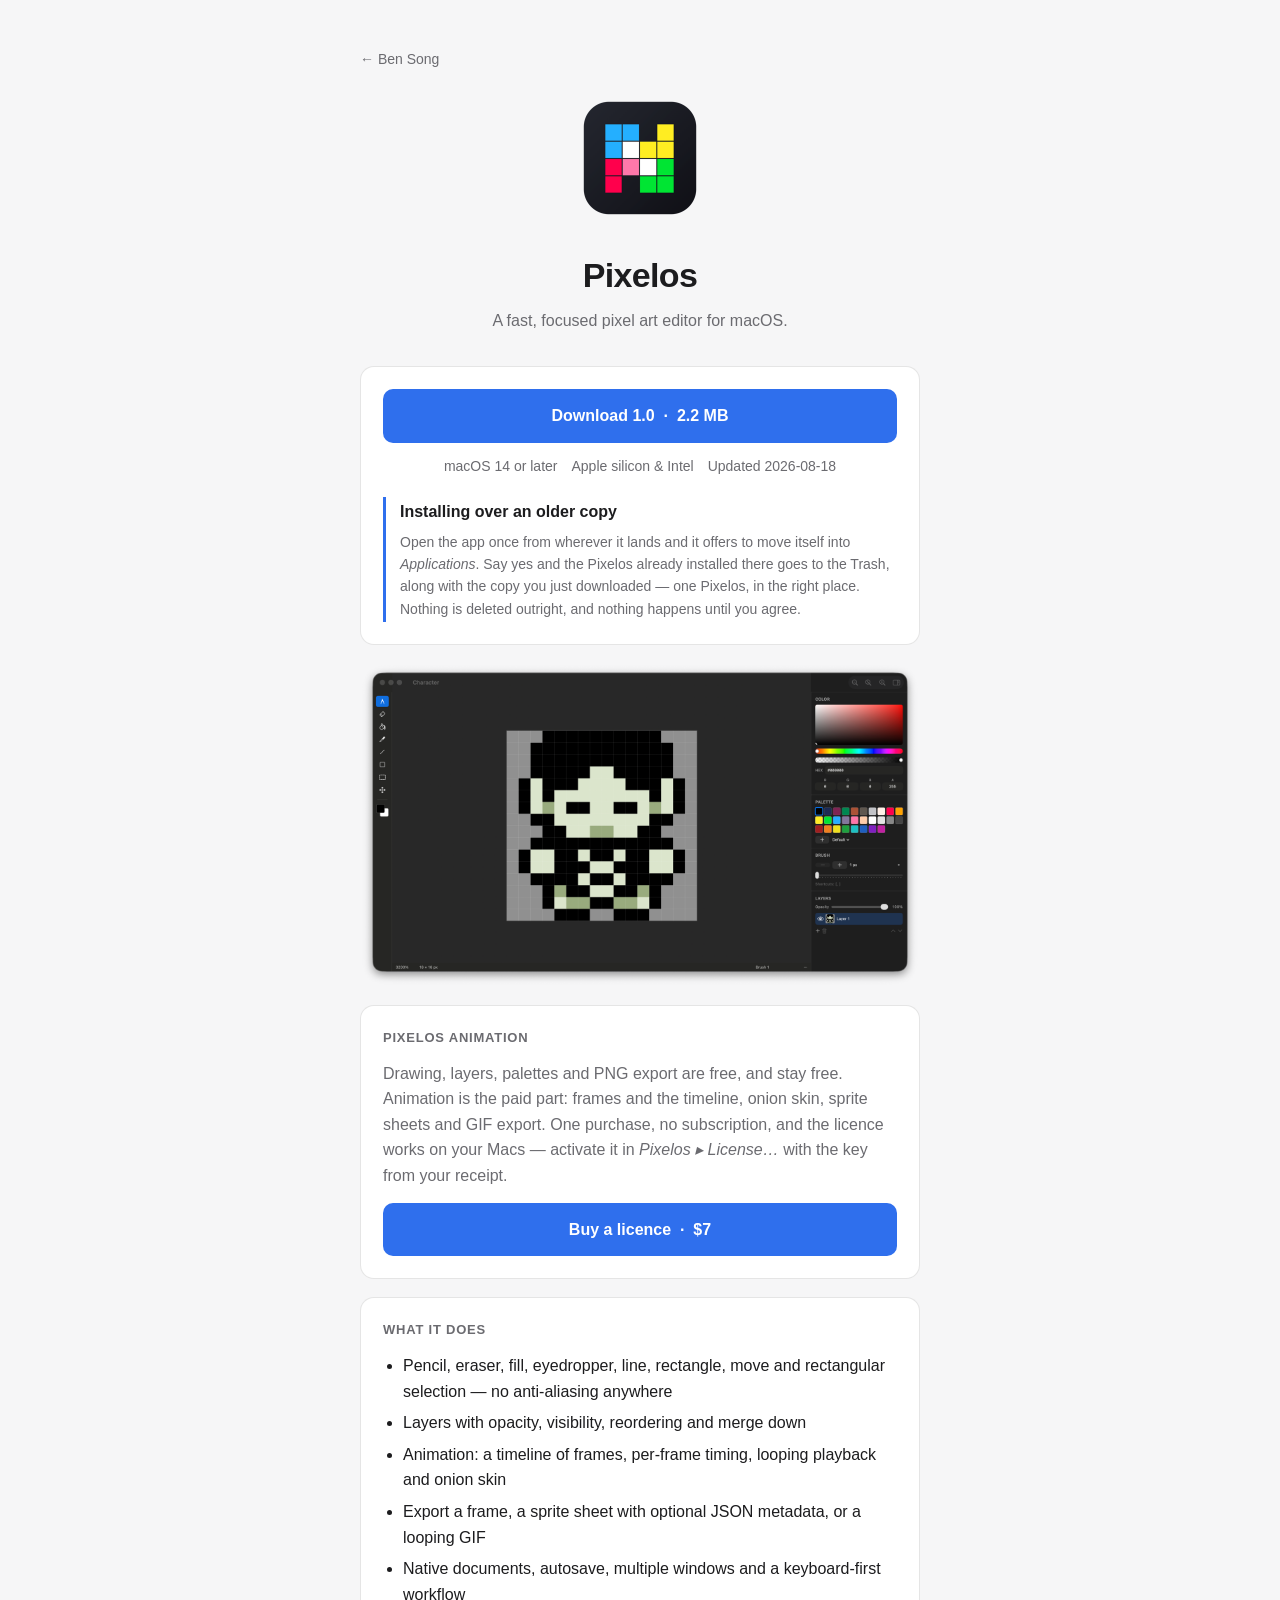
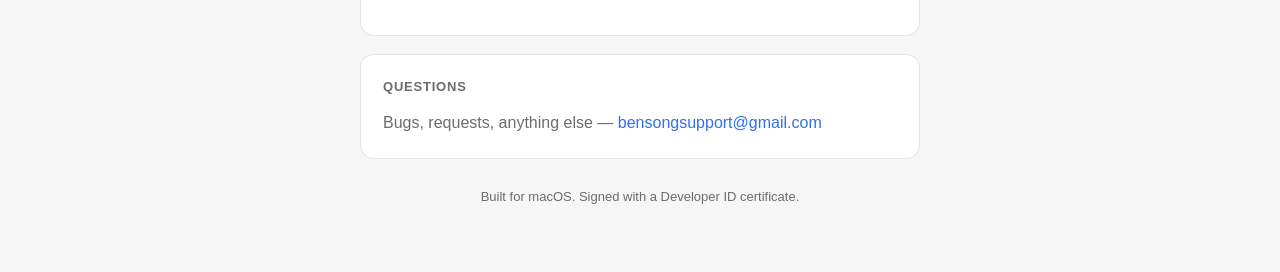
==== pixelos/index.html @ fdec538d "Publish the site and Pixelos 1.0" ====
<!doctype html>
<html lang="en">
<head>
<meta charset="utf-8">
<meta name="viewport" content="width=device-width, initial-scale=1">
<title>Pixelos</title>
<meta name="description" content="A fast, focused pixel art editor for macOS.">
<style>
  :root {
    color-scheme: light dark;
    --bg: #f6f6f7;
    --card: #ffffff;
    --text: #1c1c1e;
    --muted: #6b6b70;
    --line: rgba(0,0,0,.10);
    --accent: #2f6fed;
  }
  @media (prefers-color-scheme: dark) {
    :root {
      --bg: #141416;
      --card: #1d1d20;
      --text: #f2f2f4;
      --muted: #9a9aa2;
      --line: rgba(255,255,255,.12);
      --accent: #4a8cff;
    }
  }
  * { box-sizing: border-box; }
  body {
    margin: 0;
    padding: 48px 20px 64px;
    background: var(--bg);
    color: var(--text);
    font: 16px/1.6 -apple-system, BlinkMacSystemFont, "SF Pro Text", "Helvetica Neue", sans-serif;
    display: flex;
    justify-content: center;
  }
  main { width: 100%; max-width: 560px; }
  header { text-align: center; margin-bottom: 32px; }
  .icon { width: 128px; height: 128px; border-radius: 28px; }
  h1 { font-size: 34px; letter-spacing: -.02em; margin: 18px 0 6px; }
  .tagline { color: var(--muted); margin: 0; }
  .card {
    background: var(--card);
    border: 1px solid var(--line);
    border-radius: 14px;
    padding: 22px;
    margin-bottom: 18px;
  }
  /* The screenshot carries its own window shadow, so the card gets out of
     its way rather than framing it twice. */
  .up { margin: 0 0 24px; font-size: 14px; }
  .up a { color: var(--muted); text-decoration: none; }
  .up a:hover { color: var(--accent); }
  .contact { color: var(--accent); text-decoration: none; }
  .contact:hover { text-decoration: underline; }
  .shot { padding: 0; background: none; border: none; overflow: hidden; }
  .shot img { display: block; width: 100%; height: auto; }
  .download {
    display: block;
    text-align: center;
    background: var(--accent);
    color: #fff;
    text-decoration: none;
    font-weight: 600;
    padding: 14px 20px;
    border-radius: 10px;
  }
  .download:hover { filter: brightness(1.06); }
  .meta {
    display: flex;
    justify-content: center;
    gap: 14px;
    flex-wrap: wrap;
    color: var(--muted);
    font-size: 14px;
    margin-top: 12px;
  }
  .note {
    border-left: 3px solid var(--accent);
    padding: 2px 0 2px 14px;
    margin-top: 20px;
  }
  .note p { margin: 6px 0 0; color: var(--muted); font-size: 14px; }
  h2 { font-size: 13px; text-transform: uppercase; letter-spacing: .06em; color: var(--muted); margin: 0 0 12px; }
  ul { margin: 0; padding-left: 20px; }
  li { margin-bottom: 6px; }
  code {
    font: 12px/1.5 ui-monospace, SFMono-Regular, Menlo, monospace;
    word-break: break-all;
    color: var(--muted);
  }
  footer { text-align: center; color: var(--muted); font-size: 13px; margin-top: 28px; }
</style>
</head>
<body>
<main>
  <p class="up"><a href="../">← Ben Song</a></p>

  <header>
    <img class="icon" src="icon.png" alt="Pixelos icon">
    <h1>Pixelos</h1>
    <p class="tagline">A fast, focused pixel art editor for macOS.</p>
  </header>

  <div class="card">
    <a class="download" href="Pixelos-1.0.dmg" download>Download 1.0 &nbsp;·&nbsp; 2.2 MB</a>
    <div class="meta">
      <span>macOS 14 or later</span>
      <span>Apple silicon &amp; Intel</span>
      <span>Updated 2026-08-18</span>
    </div>
    
    <div class="note">
        <strong>Installing over an older copy</strong>
        <p>Open the app once from wherever it lands and it offers to move itself
        into <em>Applications</em>. Say yes and the Pixelos already installed
        there goes to the Trash, along with the copy you just downloaded — one
        Pixelos, in the right place. Nothing is deleted outright, and nothing
        happens until you agree.</p>
      </div>
  </div>

  <div class="card shot">
      <img src="screenshot.png" alt="Pixelos with a 16×16 character open at 3200%, showing the tool strip, canvas and inspector">
    </div>

  <div class="card" id="animation">
    <h2>Pixelos Animation</h2>
    <p style="margin:0 0 14px;color:var(--muted)">Drawing, layers, palettes and PNG
      export are free, and stay free. Animation is the paid part: frames and the
      timeline, onion skin, sprite sheets and GIF export. One purchase, no
      subscription, and the licence works on your Macs — activate it in
      <em>Pixelos ▸ License…</em> with the key from your receipt.</p>
    <a class="download" href="https://bensongdev.gumroad.com/l/pixelos">Buy a licence &nbsp;·&nbsp; $7</a>
  </div>

  <div class="card">
    <h2>What it does</h2>
    <ul>
      <li>Pencil, eraser, fill, eyedropper, line, rectangle, move and rectangular selection — no anti-aliasing anywhere</li>
      <li>Layers with opacity, visibility, reordering and merge down</li>
      <li>Animation: a timeline of frames, per-frame timing, looping playback and onion skin</li>
      <li>Export a frame, a sprite sheet with optional JSON metadata, or a looping GIF</li>
      <li>Native documents, autosave, multiple windows and a keyboard-first workflow</li>
    </ul>
  </div>

  <div class="card">
    <h2>Questions</h2>
    <p style="margin:0;color:var(--muted)">Bugs, requests, anything else —
      <a class="contact" href="mailto:bensongsupport@gmail.com?subject=Pixelos%201.0">bensongsupport@gmail.com</a>
    </p>
  </div>

  <footer>Built for macOS. Signed with a Developer ID certificate.</footer>
</main>
</body>
</html>
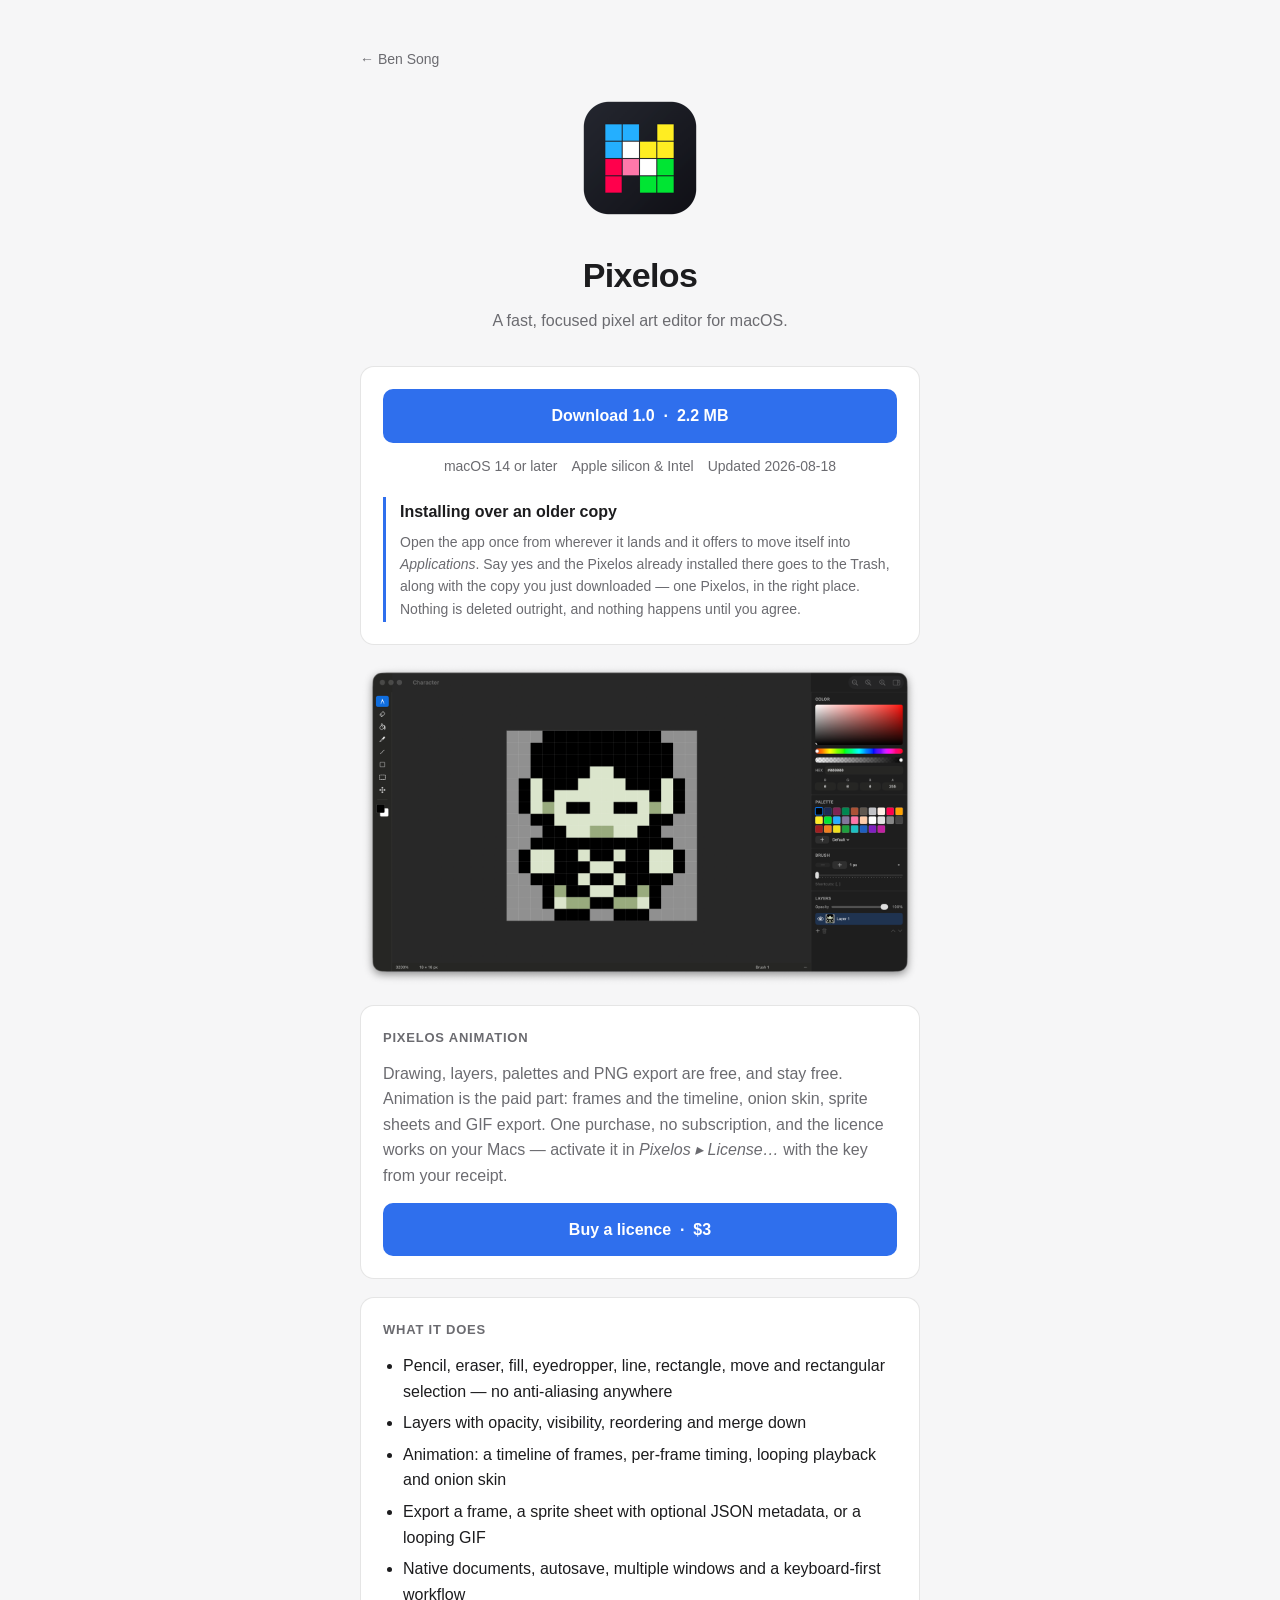
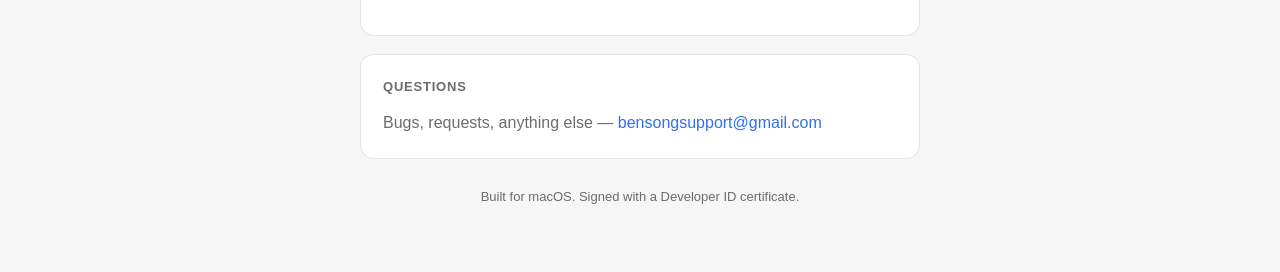
==== commit 376b38ee: "Publish the site and Pixelos 1.0" ====
--- a/pixelos/index.html
+++ b/pixelos/index.html
@@ -132,7 +132,7 @@
       timeline, onion skin, sprite sheets and GIF export. One purchase, no
       subscription, and the licence works on your Macs — activate it in
       <em>Pixelos ▸ License…</em> with the key from your receipt.</p>
-    <a class="download" href="https://bensongdev.gumroad.com/l/pixelos">Buy a licence &nbsp;·&nbsp; $7</a>
+    <a class="download" href="https://bensongdev.gumroad.com/l/pixelos">Buy a licence &nbsp;·&nbsp; $3</a>
   </div>
 
   <div class="card">
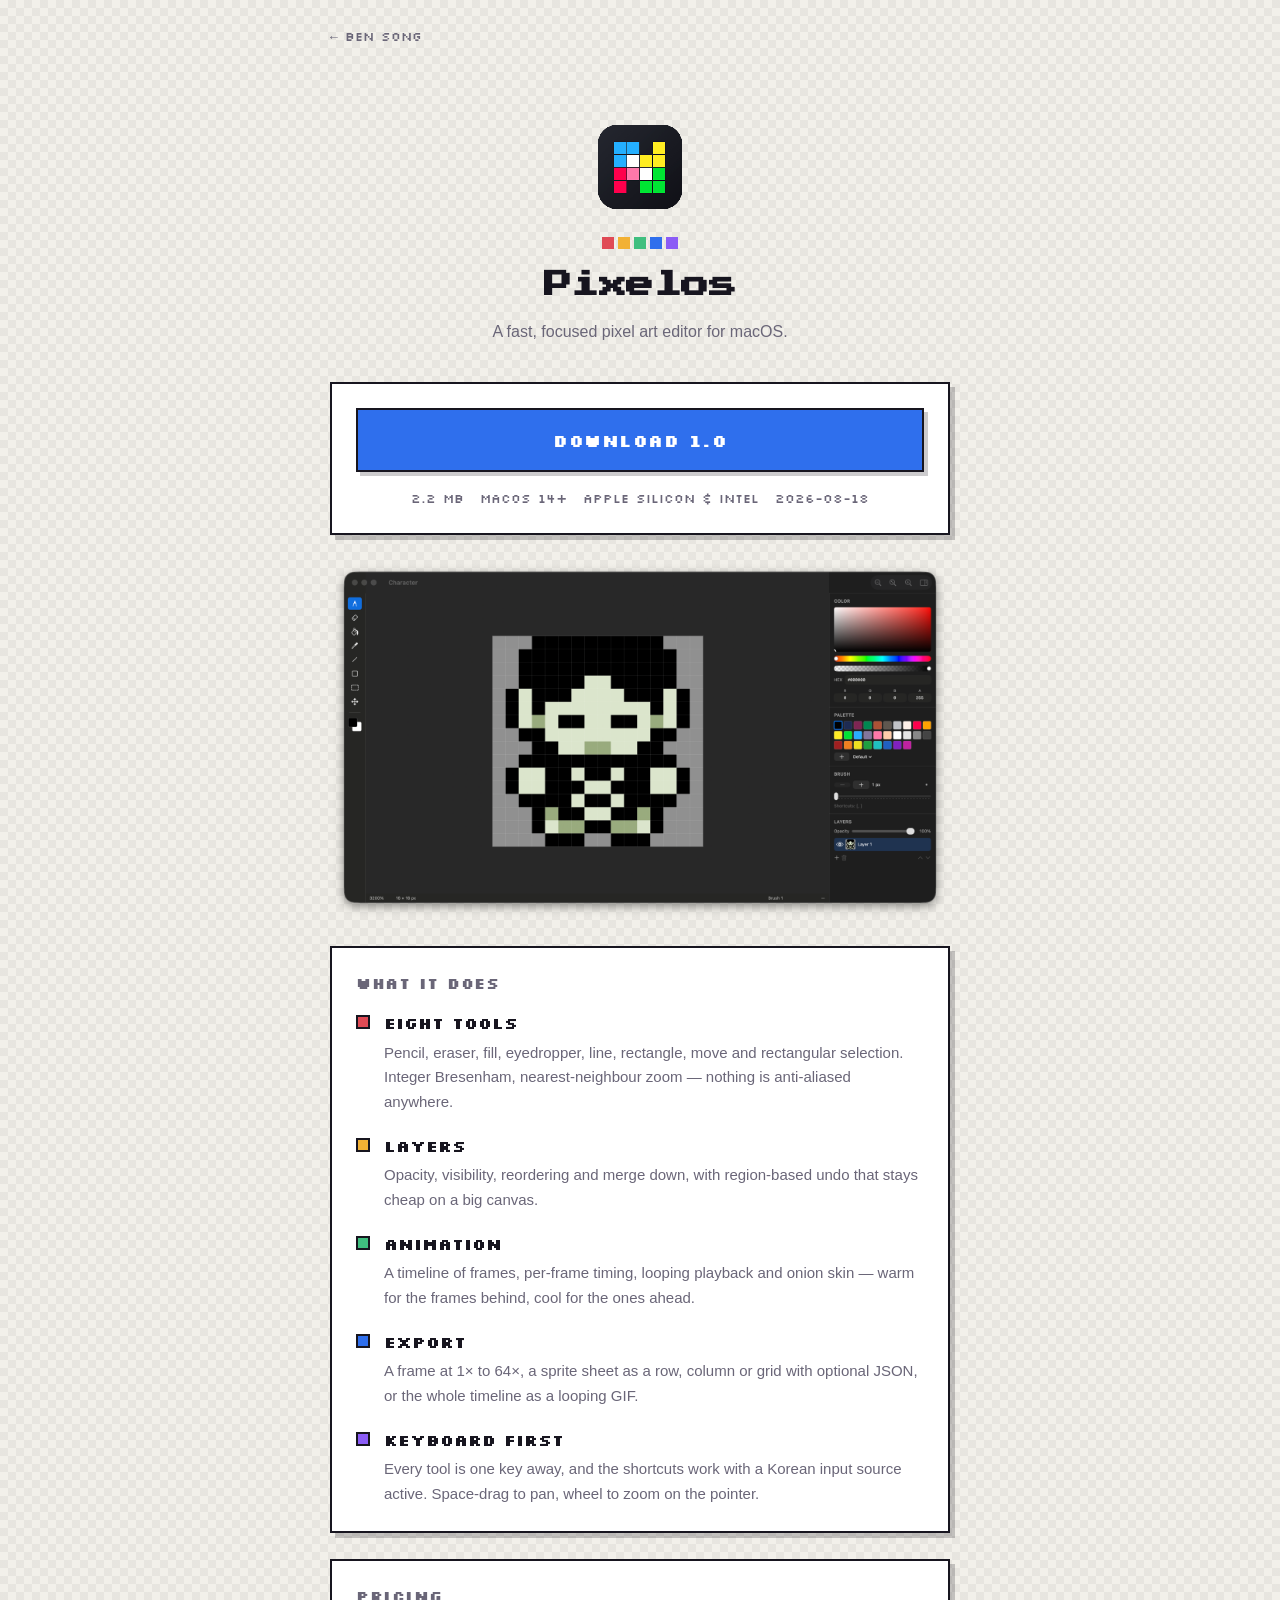
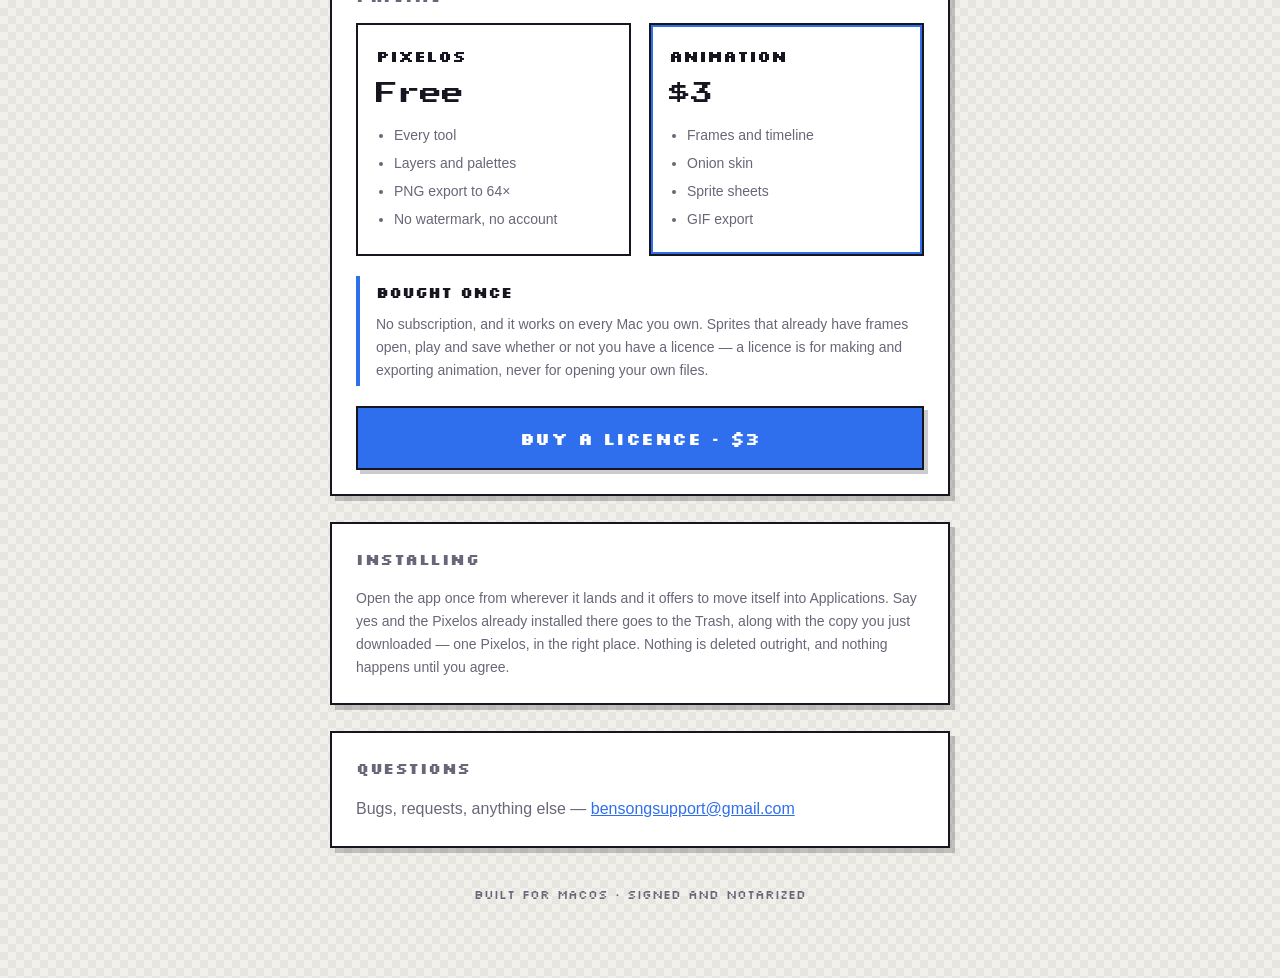
==== commit 18eb1806: "Publish the site and Pixelos 1.0" ====
--- a/pixelos/index.html
+++ b/pixelos/index.html
@@ -5,155 +5,116 @@
 <meta name="viewport" content="width=device-width, initial-scale=1">
 <title>Pixelos</title>
 <meta name="description" content="A fast, focused pixel art editor for macOS.">
-<style>
-  :root {
-    color-scheme: light dark;
-    --bg: #f6f6f7;
-    --card: #ffffff;
-    --text: #1c1c1e;
-    --muted: #6b6b70;
-    --line: rgba(0,0,0,.10);
-    --accent: #2f6fed;
-  }
-  @media (prefers-color-scheme: dark) {
-    :root {
-      --bg: #141416;
-      --card: #1d1d20;
-      --text: #f2f2f4;
-      --muted: #9a9aa2;
-      --line: rgba(255,255,255,.12);
-      --accent: #4a8cff;
-    }
-  }
-  * { box-sizing: border-box; }
-  body {
-    margin: 0;
-    padding: 48px 20px 64px;
-    background: var(--bg);
-    color: var(--text);
-    font: 16px/1.6 -apple-system, BlinkMacSystemFont, "SF Pro Text", "Helvetica Neue", sans-serif;
-    display: flex;
-    justify-content: center;
-  }
-  main { width: 100%; max-width: 560px; }
-  header { text-align: center; margin-bottom: 32px; }
-  .icon { width: 128px; height: 128px; border-radius: 28px; }
-  h1 { font-size: 34px; letter-spacing: -.02em; margin: 18px 0 6px; }
-  .tagline { color: var(--muted); margin: 0; }
-  .card {
-    background: var(--card);
-    border: 1px solid var(--line);
-    border-radius: 14px;
-    padding: 22px;
-    margin-bottom: 18px;
-  }
-  /* The screenshot carries its own window shadow, so the card gets out of
-     its way rather than framing it twice. */
-  .up { margin: 0 0 24px; font-size: 14px; }
-  .up a { color: var(--muted); text-decoration: none; }
-  .up a:hover { color: var(--accent); }
-  .contact { color: var(--accent); text-decoration: none; }
-  .contact:hover { text-decoration: underline; }
-  .shot { padding: 0; background: none; border: none; overflow: hidden; }
-  .shot img { display: block; width: 100%; height: auto; }
-  .download {
-    display: block;
-    text-align: center;
-    background: var(--accent);
-    color: #fff;
-    text-decoration: none;
-    font-weight: 600;
-    padding: 14px 20px;
-    border-radius: 10px;
-  }
-  .download:hover { filter: brightness(1.06); }
-  .meta {
-    display: flex;
-    justify-content: center;
-    gap: 14px;
-    flex-wrap: wrap;
-    color: var(--muted);
-    font-size: 14px;
-    margin-top: 12px;
-  }
-  .note {
-    border-left: 3px solid var(--accent);
-    padding: 2px 0 2px 14px;
-    margin-top: 20px;
-  }
-  .note p { margin: 6px 0 0; color: var(--muted); font-size: 14px; }
-  h2 { font-size: 13px; text-transform: uppercase; letter-spacing: .06em; color: var(--muted); margin: 0 0 12px; }
-  ul { margin: 0; padding-left: 20px; }
-  li { margin-bottom: 6px; }
-  code {
-    font: 12px/1.5 ui-monospace, SFMono-Regular, Menlo, monospace;
-    word-break: break-all;
-    color: var(--muted);
-  }
-  footer { text-align: center; color: var(--muted); font-size: 13px; margin-top: 28px; }
-</style>
+<link rel="stylesheet" href="../style.css?v=b4e621b2">
 </head>
 <body>
 <main>
   <p class="up"><a href="../">← Ben Song</a></p>
 
-  <header>
-    <img class="icon" src="icon.png" alt="Pixelos icon">
+  <header class="center">
+    <img class="appicon" src="icon.png" alt="Pixelos icon">
+    <div class="pixels"><i></i><i></i><i></i><i></i><i></i></div>
     <h1>Pixelos</h1>
-    <p class="tagline">A fast, focused pixel art editor for macOS.</p>
+    <p class="muted">A fast, focused pixel art editor for macOS.</p>
   </header>
 
   <div class="card">
-    <a class="download" href="Pixelos-1.0.dmg" download>Download 1.0 &nbsp;·&nbsp; 2.2 MB</a>
+    <a class="btn primary" href="Pixelos-1.0.dmg" download>Download 1.0</a>
     <div class="meta">
-      <span>macOS 14 or later</span>
+      <span>2.2 MB</span>
+      <span>macOS 14+</span>
       <span>Apple silicon &amp; Intel</span>
-      <span>Updated 2026-08-18</span>
+      <span>2026-08-18</span>
     </div>
     
-    <div class="note">
-        <strong>Installing over an older copy</strong>
-        <p>Open the app once from wherever it lands and it offers to move itself
-        into <em>Applications</em>. Say yes and the Pixelos already installed
-        there goes to the Trash, along with the copy you just downloaded — one
-        Pixelos, in the right place. Nothing is deleted outright, and nothing
-        happens until you agree.</p>
-      </div>
   </div>
 
   <div class="card shot">
       <img src="screenshot.png" alt="Pixelos with a 16×16 character open at 3200%, showing the tool strip, canvas and inspector">
     </div>
 
-  <div class="card" id="animation">
-    <h2>Pixelos Animation</h2>
-    <p style="margin:0 0 14px;color:var(--muted)">Drawing, layers, palettes and PNG
-      export are free, and stay free. Animation is the paid part: frames and the
-      timeline, onion skin, sprite sheets and GIF export. One purchase, no
-      subscription, and the licence works on your Macs — activate it in
-      <em>Pixelos ▸ License…</em> with the key from your receipt.</p>
-    <a class="download" href="https://bensongdev.gumroad.com/l/pixelos">Buy a licence &nbsp;·&nbsp; $3</a>
+  <div class="card">
+    <h2>What it does</h2>
+    <div class="features">
+      <div class="feature"><span class="chip"></span><div>
+        <h3>Eight tools</h3>
+        <p>Pencil, eraser, fill, eyedropper, line, rectangle, move and
+          rectangular selection. Integer Bresenham, nearest-neighbour zoom —
+          nothing is anti-aliased anywhere.</p>
+      </div></div>
+      <div class="feature"><span class="chip"></span><div>
+        <h3>Layers</h3>
+        <p>Opacity, visibility, reordering and merge down, with region-based
+          undo that stays cheap on a big canvas.</p>
+      </div></div>
+      <div class="feature"><span class="chip"></span><div>
+        <h3>Animation</h3>
+        <p>A timeline of frames, per-frame timing, looping playback and onion
+          skin — warm for the frames behind, cool for the ones ahead.</p>
+      </div></div>
+      <div class="feature"><span class="chip"></span><div>
+        <h3>Export</h3>
+        <p>A frame at 1× to 64×, a sprite sheet as a row, column or grid with
+          optional JSON, or the whole timeline as a looping GIF.</p>
+      </div></div>
+      <div class="feature"><span class="chip"></span><div>
+        <h3>Keyboard first</h3>
+        <p>Every tool is one key away, and the shortcuts work with a Korean
+          input source active. Space-drag to pan, wheel to zoom on the pointer.</p>
+      </div></div>
+    </div>
   </div>
 
   <div class="card">
-    <h2>What it does</h2>
-    <ul>
-      <li>Pencil, eraser, fill, eyedropper, line, rectangle, move and rectangular selection — no anti-aliasing anywhere</li>
-      <li>Layers with opacity, visibility, reordering and merge down</li>
-      <li>Animation: a timeline of frames, per-frame timing, looping playback and onion skin</li>
-      <li>Export a frame, a sprite sheet with optional JSON metadata, or a looping GIF</li>
-      <li>Native documents, autosave, multiple windows and a keyboard-first workflow</li>
-    </ul>
+    <h2>Pricing</h2>
+    <div class="tiers">
+      <div class="tier">
+        <h3>Pixelos</h3>
+        <p class="price">Free</p>
+        <ul>
+          <li>Every tool</li>
+          <li>Layers and palettes</li>
+          <li>PNG export to 64×</li>
+          <li>No watermark, no account</li>
+        </ul>
+      </div>
+      <div class="tier paid">
+        <h3>Animation</h3>
+        <p class="price">$3</p>
+        <ul>
+          <li>Frames and timeline</li>
+          <li>Onion skin</li>
+          <li>Sprite sheets</li>
+          <li>GIF export</li>
+        </ul>
+      </div>
+    </div>
+    <div class="note">
+      <strong>Bought once</strong>
+      <p>No subscription, and it works on every Mac you own. Sprites that
+        already have frames open, play and save whether or not you have a
+        licence — a licence is for making and exporting animation, never for
+        opening your own files.</p>
+    </div>
+    <a class="btn primary" href="https://bensongdev.gumroad.com/l/pixelos" style="margin-top:20px">Buy a licence · $3</a>
+  </div>
+
+  <div class="card">
+    <h2>Installing</h2>
+    <p class="muted small">Open the app once from wherever it lands and it
+      offers to move itself into Applications. Say yes and the Pixelos already
+      installed there goes to the Trash, along with the copy you just
+      downloaded — one Pixelos, in the right place. Nothing is deleted
+      outright, and nothing happens until you agree.</p>
   </div>
 
   <div class="card">
     <h2>Questions</h2>
-    <p style="margin:0;color:var(--muted)">Bugs, requests, anything else —
-      <a class="contact" href="mailto:bensongsupport@gmail.com?subject=Pixelos%201.0">bensongsupport@gmail.com</a>
-    </p>
+    <p class="muted">Bugs, requests, anything else —
+      <a href="mailto:bensongsupport@gmail.com?subject=Pixelos%201.0">bensongsupport@gmail.com</a></p>
   </div>
 
-  <footer>Built for macOS. Signed with a Developer ID certificate.</footer>
+  <footer>Built for macOS · Signed and notarized</footer>
 </main>
 </body>
 </html>
--- a/style.css
+++ b/style.css
@@ -0,0 +1,225 @@
+/* Pixelos, and the site it lives on.
+   Hard edges, 2px borders and offset shadows — the vocabulary of a sprite
+   drawn on a grid. Nothing here is rounded, and nothing is anti-aliased that
+   should not be. */
+
+/* Press Start 2P for display, Silkscreen for labels. Both OFL, both loaded
+   with a system fallback that keeps the layout standing if the request fails. */
+@import url('https://fonts.googleapis.com/css2?family=Press+Start+2P&family=Silkscreen:wght@400;700&display=swap');
+
+:root {
+  color-scheme: light dark;
+  --bg: #f2f0ea;
+  --panel: #ffffff;
+  --ink: #17151f;
+  --muted: #6a6678;
+  --line: #17151f;
+  --shadow: rgba(23, 21, 31, .22);
+  --accent: #2f6fed;
+  --accent-ink: #ffffff;
+  --red: #e04a55;
+  --yellow: #f2b134;
+  --green: #3fbf7f;
+  --purple: #8b5cf6;
+  --checker: rgba(23, 21, 31, .05);
+
+  --display: "Press Start 2P", ui-monospace, SFMono-Regular, Menlo, monospace;
+  --label: "Silkscreen", ui-monospace, SFMono-Regular, Menlo, monospace;
+  --body: -apple-system, BlinkMacSystemFont, "SF Pro Text", "Helvetica Neue", sans-serif;
+}
+
+@media (prefers-color-scheme: dark) {
+  :root {
+    --bg: #14131c;
+    --panel: #1d1b27;
+    --ink: #f2f1f6;
+    --muted: #9d99ad;
+    /* The border and its offset shadow are the whole look, so they have to
+       carry in the dark too — a near-background line and an invisible shadow
+       left the cards floating. */
+    --line: #4f4b62;
+    --shadow: rgba(0, 0, 0, .65);
+    --accent: #5b9bff;
+    --accent-ink: #0d0c14;
+    --checker: rgba(255, 255, 255, .03);
+  }
+}
+
+* { box-sizing: border-box; }
+
+body {
+  margin: 0;
+  padding: 0 20px 72px;
+  background: var(--bg);
+  color: var(--ink);
+  font: 16px/1.65 var(--body);
+  /* A faint checkerboard, the same one the canvas uses behind transparency. */
+  background-image:
+    repeating-conic-gradient(var(--checker) 0% 25%, transparent 0% 50%);
+  background-size: 16px 16px;
+}
+
+main { width: 100%; max-width: 620px; margin: 0 auto; }
+
+img { image-rendering: pixelated; }
+
+/* ── Type ─────────────────────────────────────────────────────────────── */
+
+h1 {
+  font-family: var(--display);
+  font-size: 28px;
+  line-height: 1.35;
+  letter-spacing: -.5px;
+  margin: 0 0 14px;
+}
+
+h2 {
+  font-family: var(--label);
+  font-size: 15px;
+  font-weight: 700;
+  letter-spacing: .5px;
+  text-transform: uppercase;
+  color: var(--muted);
+  margin: 0 0 14px;
+}
+
+h3 {
+  font-family: var(--label);
+  font-size: 16px;
+  font-weight: 700;
+  margin: 0 0 4px;
+}
+
+p { margin: 0; }
+.muted { color: var(--muted); }
+.small { font-size: 14px; }
+
+.eyebrow {
+  font-family: var(--label);
+  font-size: 13px;
+  letter-spacing: 1px;
+  text-transform: uppercase;
+  color: var(--accent);
+  margin: 0 0 10px;
+}
+
+a { color: var(--accent); }
+a.plain { color: inherit; text-decoration: none; }
+
+/* ── Blocks ───────────────────────────────────────────────────────────── */
+
+.card {
+  background: var(--panel);
+  border: 2px solid var(--line);
+  box-shadow: 5px 5px 0 var(--shadow);
+  padding: 24px;
+  margin-bottom: 26px;
+}
+
+.stack > * + * { margin-top: 14px; }
+
+/* A row of coloured pixels — the site's only ornament, and the app's logo
+   taken apart. */
+.pixels {
+  display: flex;
+  gap: 4px;
+  margin-bottom: 18px;
+}
+.pixels i { width: 12px; height: 12px; display: block; }
+.pixels i:nth-child(1) { background: var(--red); }
+.pixels i:nth-child(2) { background: var(--yellow); }
+.pixels i:nth-child(3) { background: var(--green); }
+.pixels i:nth-child(4) { background: var(--accent); }
+.pixels i:nth-child(5) { background: var(--purple); }
+
+/* ── Header ───────────────────────────────────────────────────────────── */
+
+header { padding: 72px 0 36px; }
+header.center { text-align: center; }
+header.center .pixels { justify-content: center; }
+.appicon { width: 96px; height: 96px; display: block; margin: 0 auto 22px; }
+
+/* ── Buttons ──────────────────────────────────────────────────────────── */
+
+.btn {
+  display: block;
+  width: 100%;
+  text-align: center;
+  font-family: var(--label);
+  font-size: 17px;
+  font-weight: 700;
+  letter-spacing: .5px;
+  text-decoration: none;
+  padding: 16px 20px;
+  border: 2px solid var(--line);
+  background: var(--panel);
+  color: var(--ink);
+  box-shadow: 4px 4px 0 var(--shadow);
+}
+.btn:active { transform: translate(2px, 2px); box-shadow: 2px 2px 0 var(--shadow); }
+.btn.primary { background: var(--accent); color: var(--accent-ink); border-color: var(--line); }
+.btn + .btn { margin-top: 12px; }
+
+.meta {
+  display: flex;
+  justify-content: center;
+  flex-wrap: wrap;
+  gap: 6px 16px;
+  margin-top: 16px;
+  font-family: var(--label);
+  font-size: 13px;
+  color: var(--muted);
+}
+
+/* ── Feature list ─────────────────────────────────────────────────────── */
+
+.features { display: grid; gap: 18px; }
+.feature { display: flex; gap: 14px; align-items: flex-start; }
+.feature .chip {
+  width: 14px; height: 14px; flex: none; margin-top: 5px;
+  border: 2px solid var(--line);
+}
+.feature:nth-child(5n+1) .chip { background: var(--red); }
+.feature:nth-child(5n+2) .chip { background: var(--yellow); }
+.feature:nth-child(5n+3) .chip { background: var(--green); }
+.feature:nth-child(5n+4) .chip { background: var(--accent); }
+.feature:nth-child(5n+5) .chip { background: var(--purple); }
+.feature p { color: var(--muted); font-size: 15px; }
+
+/* ── Pricing ──────────────────────────────────────────────────────────── */
+
+.tiers { display: grid; grid-template-columns: 1fr 1fr; gap: 18px; }
+@media (max-width: 560px) { .tiers { grid-template-columns: 1fr; } }
+.tier { border: 2px solid var(--line); padding: 18px; background: var(--panel); }
+.tier.paid { box-shadow: inset 0 0 0 2px var(--accent); }
+.price { font-family: var(--display); font-size: 22px; margin: 6px 0 12px; }
+.tier ul { margin: 0; padding-left: 18px; color: var(--muted); font-size: 14px; }
+.tier li { margin-bottom: 5px; }
+
+/* ── Screenshot ───────────────────────────────────────────────────────── */
+
+.shot { padding: 0; border: none; box-shadow: none; background: none; }
+.shot img { display: block; width: 100%; height: auto; image-rendering: auto; }
+
+/* ── Notes, project rows, footer ──────────────────────────────────────── */
+
+.note { border-left: 4px solid var(--accent); padding: 4px 0 4px 16px; margin-top: 20px; }
+.note strong { font-family: var(--label); font-size: 15px; }
+.note p { color: var(--muted); font-size: 14px; margin-top: 6px; }
+
+.project { display: flex; gap: 16px; align-items: center; text-decoration: none; color: inherit; }
+.project img { width: 56px; height: 56px; flex: none; }
+.project .go { margin-left: auto; font-family: var(--label); color: var(--muted); }
+.project:hover .go { color: var(--accent); }
+
+.up { font-family: var(--label); font-size: 13px; padding-top: 26px; }
+.up a { color: var(--muted); text-decoration: none; }
+.up a:hover { color: var(--accent); }
+
+footer {
+  text-align: center;
+  font-family: var(--label);
+  font-size: 13px;
+  color: var(--muted);
+  padding-top: 10px;
+}
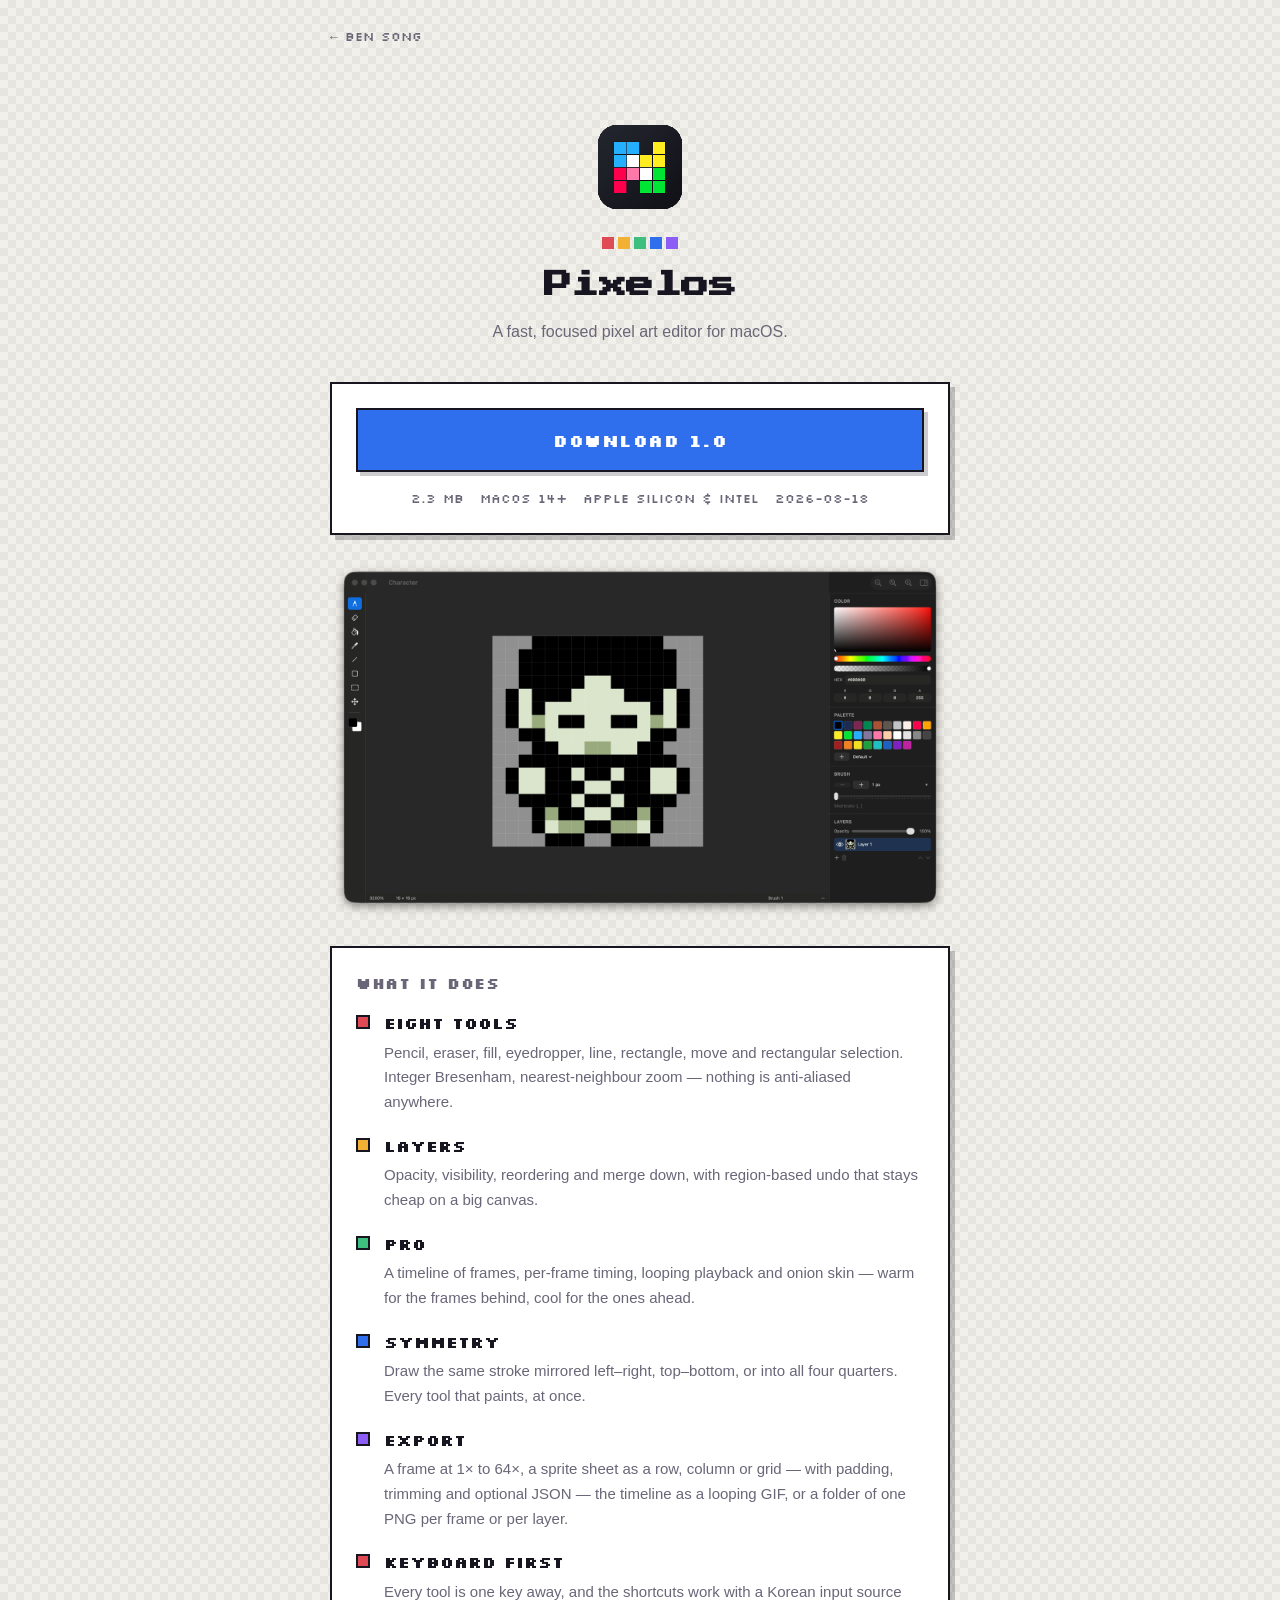
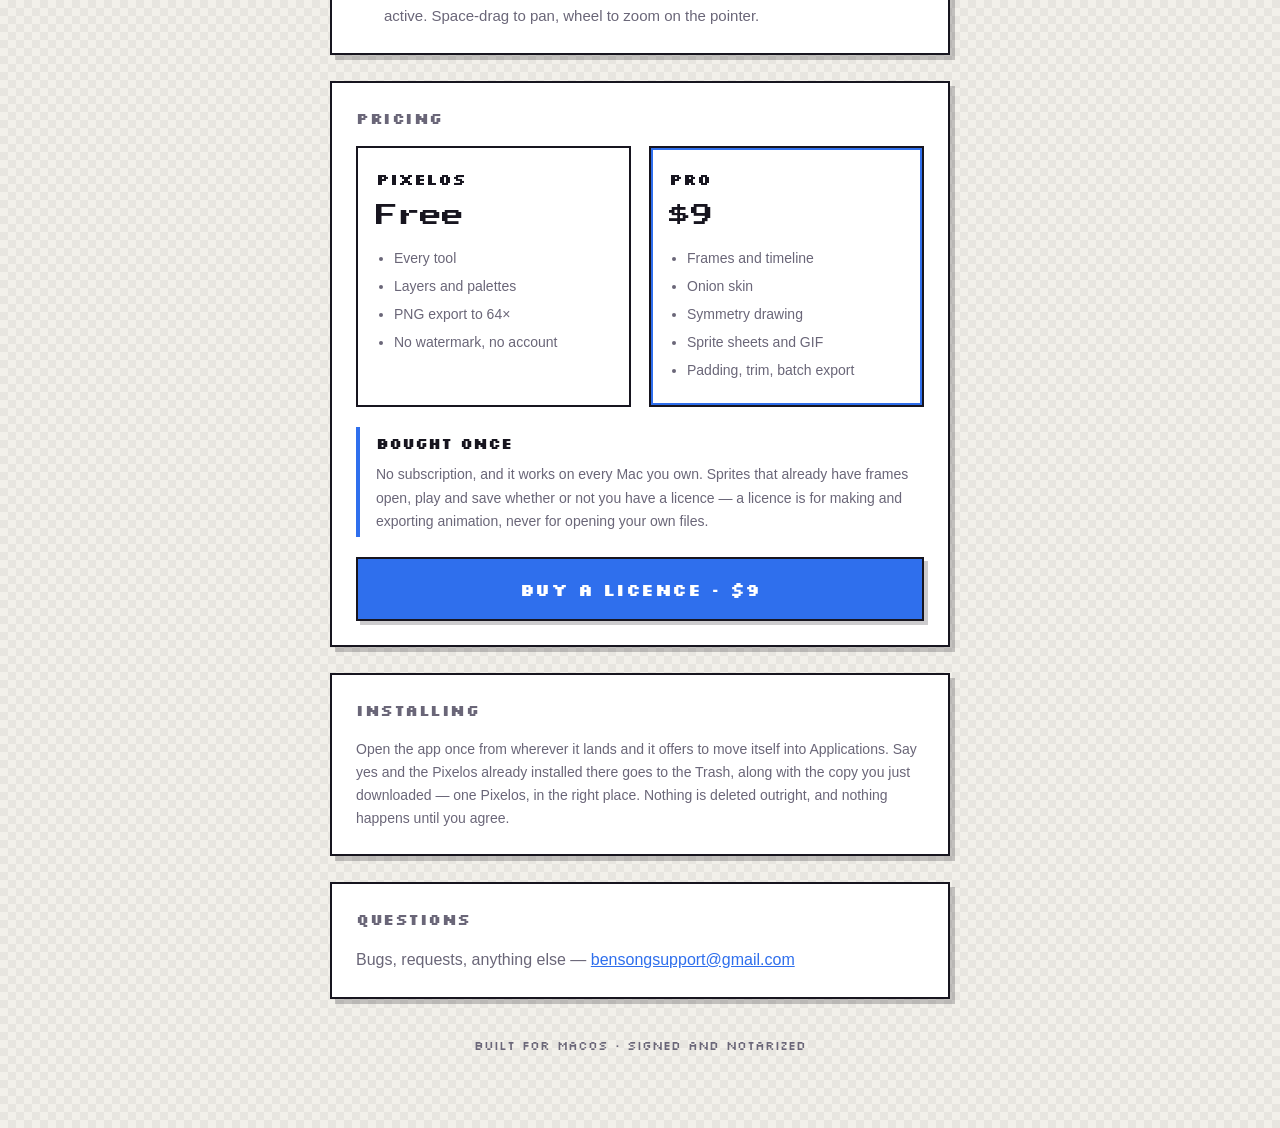
==== commit 2edefa60: "Publish the site and Pixelos 1.0" ====
--- a/pixelos/index.html
+++ b/pixelos/index.html
@@ -5,6 +5,10 @@
 <meta name="viewport" content="width=device-width, initial-scale=1">
 <title>Pixelos</title>
 <meta name="description" content="A fast, focused pixel art editor for macOS.">
+<link rel="icon" href="favicon.svg" type="image/svg+xml">
+<link rel="alternate icon" href="favicon-32.png" sizes="32x32">
+<link rel="apple-touch-icon" href="apple-touch-icon.png">
+<meta name="theme-color" content="#14131c">
 <link rel="stylesheet" href="../style.css?v=b4e621b2">
 </head>
 <body>
@@ -21,7 +25,7 @@
   <div class="card">
     <a class="btn primary" href="Pixelos-1.0.dmg" download>Download 1.0</a>
     <div class="meta">
-      <span>2.2 MB</span>
+      <span>2.3 MB</span>
       <span>macOS 14+</span>
       <span>Apple silicon &amp; Intel</span>
       <span>2026-08-18</span>
@@ -48,14 +52,20 @@
           undo that stays cheap on a big canvas.</p>
       </div></div>
       <div class="feature"><span class="chip"></span><div>
-        <h3>Animation</h3>
+        <h3>Pro</h3>
         <p>A timeline of frames, per-frame timing, looping playback and onion
           skin — warm for the frames behind, cool for the ones ahead.</p>
       </div></div>
       <div class="feature"><span class="chip"></span><div>
+        <h3>Symmetry</h3>
+        <p>Draw the same stroke mirrored left–right, top–bottom, or into all
+          four quarters. Every tool that paints, at once.</p>
+      </div></div>
+      <div class="feature"><span class="chip"></span><div>
         <h3>Export</h3>
-        <p>A frame at 1× to 64×, a sprite sheet as a row, column or grid with
-          optional JSON, or the whole timeline as a looping GIF.</p>
+        <p>A frame at 1× to 64×, a sprite sheet as a row, column or grid — with
+          padding, trimming and optional JSON — the timeline as a looping GIF,
+          or a folder of one PNG per frame or per layer.</p>
       </div></div>
       <div class="feature"><span class="chip"></span><div>
         <h3>Keyboard first</h3>
@@ -79,13 +89,14 @@
         </ul>
       </div>
       <div class="tier paid">
-        <h3>Animation</h3>
-        <p class="price">$3</p>
+        <h3>Pro</h3>
+        <p class="price">$9</p>
         <ul>
           <li>Frames and timeline</li>
           <li>Onion skin</li>
-          <li>Sprite sheets</li>
-          <li>GIF export</li>
+          <li>Symmetry drawing</li>
+          <li>Sprite sheets and GIF</li>
+          <li>Padding, trim, batch export</li>
         </ul>
       </div>
     </div>
@@ -96,7 +107,7 @@
         licence — a licence is for making and exporting animation, never for
         opening your own files.</p>
     </div>
-    <a class="btn primary" href="https://bensongdev.gumroad.com/l/pixelos" style="margin-top:20px">Buy a licence · $3</a>
+    <a class="btn primary" href="https://bensongdev.gumroad.com/l/pixelos" style="margin-top:20px">Buy a licence · $9</a>
   </div>
 
   <div class="card">
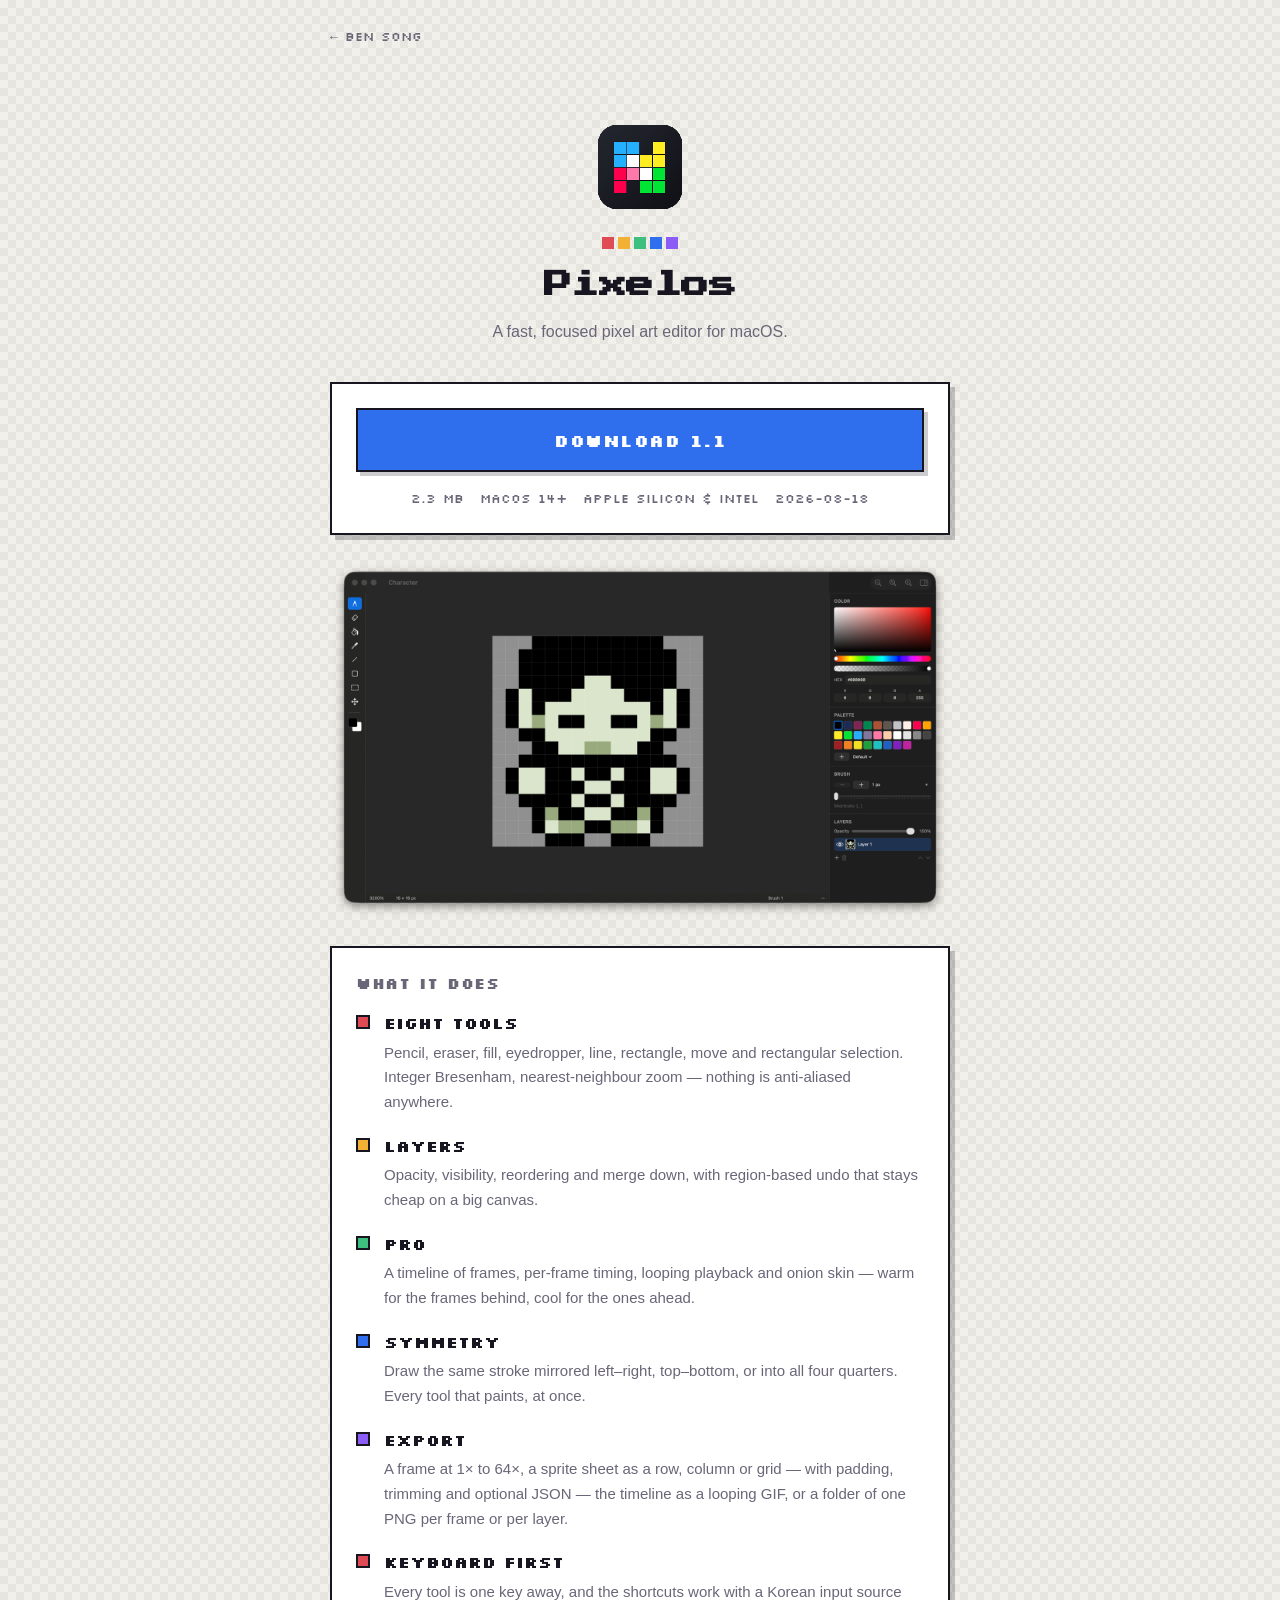
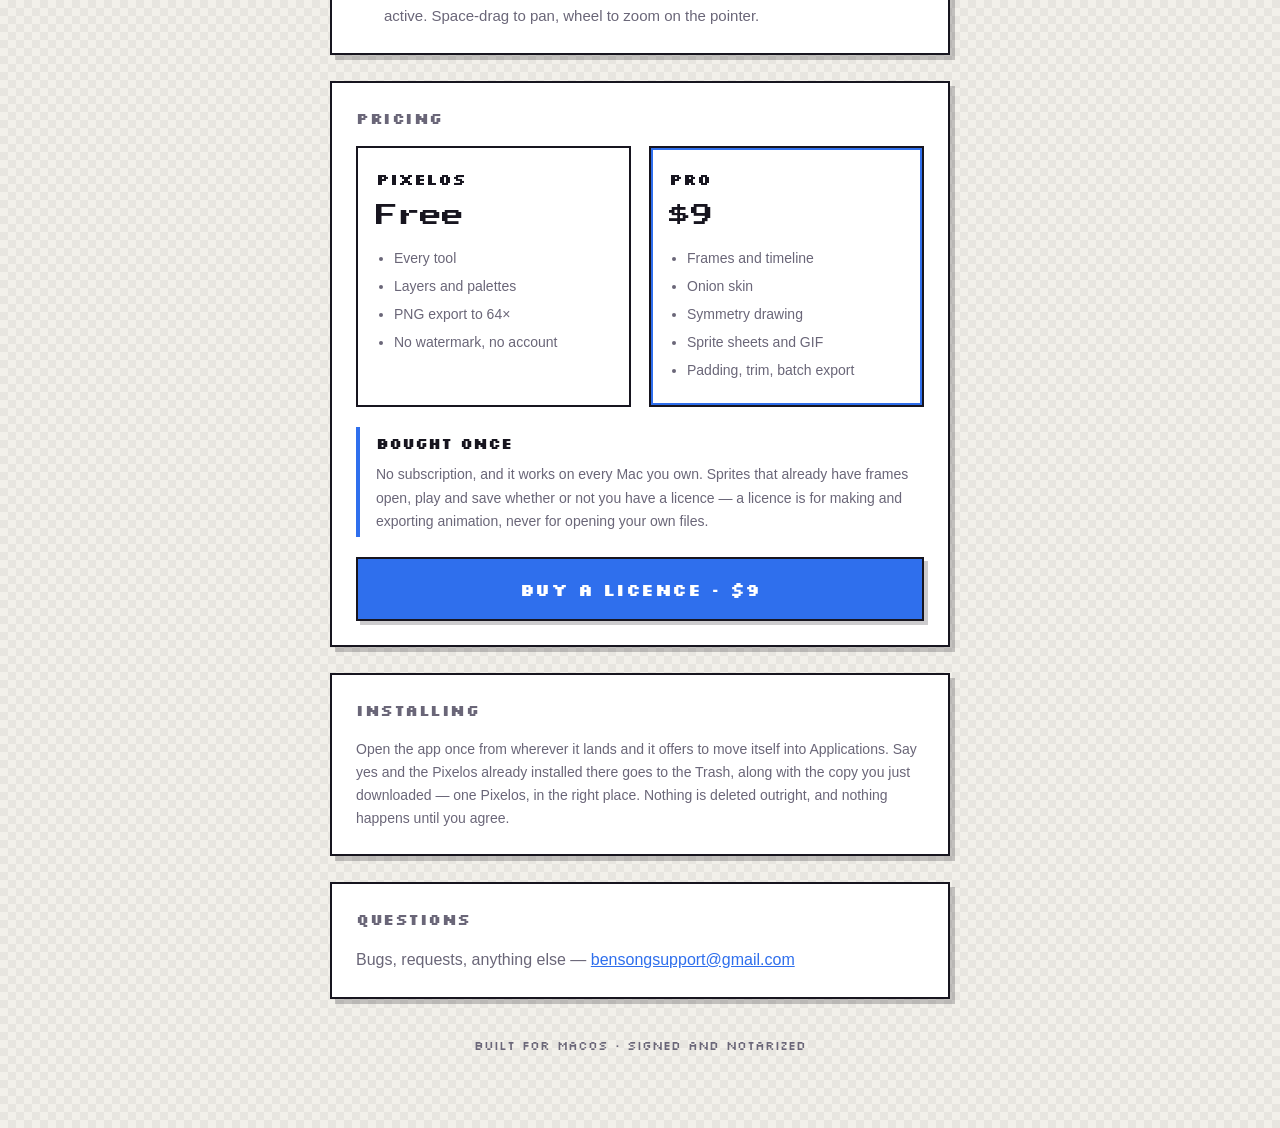
==== commit f5db910d: "Publish the site and Pixelos 1.1" ====
--- a/pixelos/index.html
+++ b/pixelos/index.html
@@ -23,7 +23,7 @@
   </header>
 
   <div class="card">
-    <a class="btn primary" href="Pixelos-1.0.dmg" download>Download 1.0</a>
+    <a class="btn primary" href="Pixelos-1.1.dmg" download>Download 1.1</a>
     <div class="meta">
       <span>2.3 MB</span>
       <span>macOS 14+</span>
@@ -122,7 +122,7 @@
   <div class="card">
     <h2>Questions</h2>
     <p class="muted">Bugs, requests, anything else —
-      <a href="mailto:bensongsupport@gmail.com?subject=Pixelos%201.0">bensongsupport@gmail.com</a></p>
+      <a href="mailto:bensongsupport@gmail.com?subject=Pixelos%201.1">bensongsupport@gmail.com</a></p>
   </div>
 
   <footer>Built for macOS · Signed and notarized</footer>
